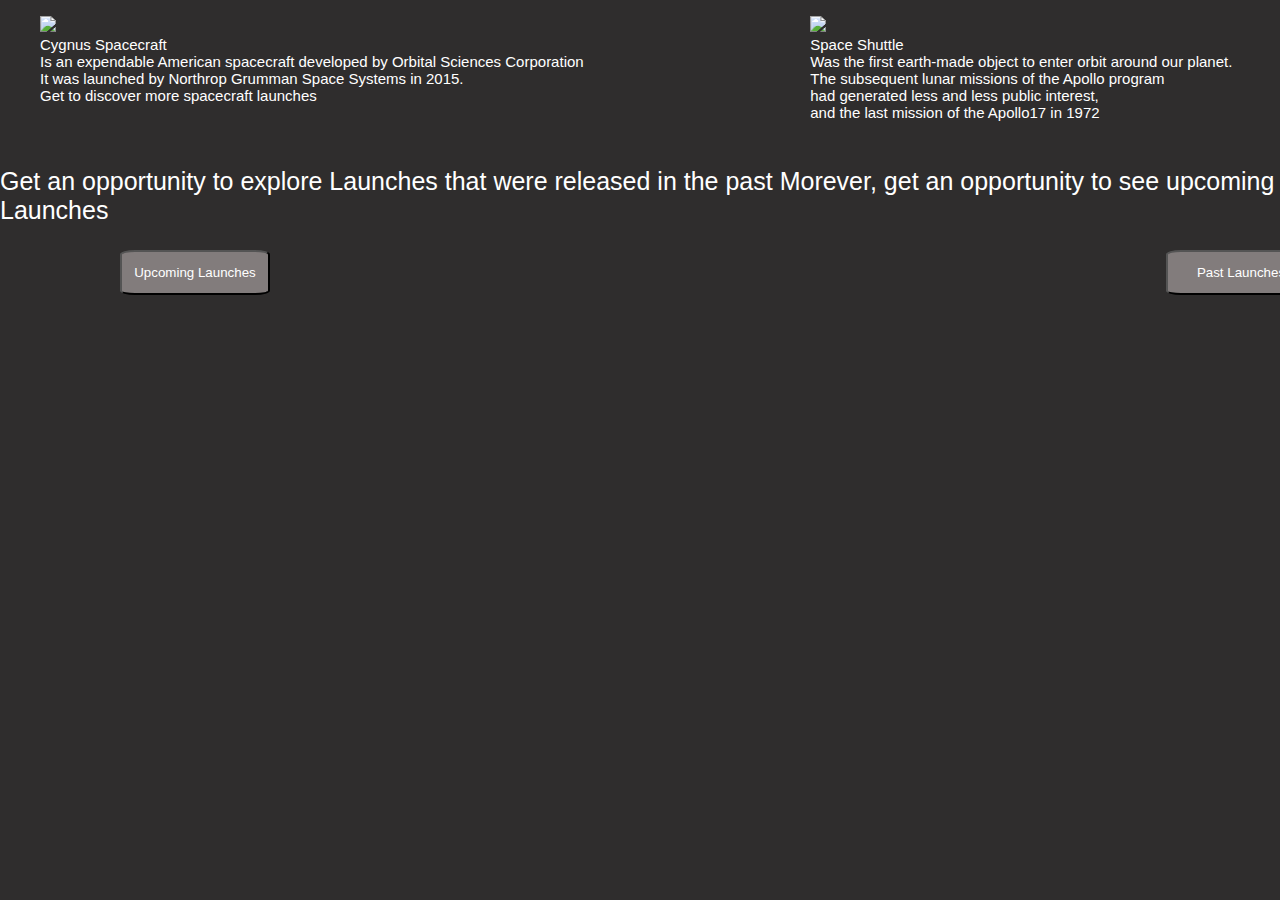
==== launch.html @ abc132ed "add explore page and its styling" ====
<!DOCTYPE html>
<html lang="en">
<head>
    <meta charset="UTF-8">
    <meta name="viewport" content="width=device-width, initial-scale=1.0">
    <title>Document</title>
    <link rel="stylesheet" href="launch.css">
</head>
<body>

    <div class="rockets">
        <div class="div1">
            <figure>
            <img src="image/brown and white rocket.png" class="white-rocket">
            <figcaption class="description"> Cygnus Spacecraft <br> Is an expendable American spacecraft developed by Orbital Sciences Corporation <br> It was launched by Northrop Grumman Space Systems in 2015.<br> Get to discover more spacecraft launches </figcaption>
        </figure>
        </div>
        <div>
            <figure>
            <img src="image/white rocket.png" class="brown-rocket">
            <figcaption class="description">  Space Shuttle <br> Was the first earth-made object to enter orbit around our planet. The subsequent lunar missions of the Apollo program <br> had generated less and less public interest, <br> and the last mission of the Apollo17 in 1972</figcaption>
        </figure>
        </div>
    </div>
    <p>  Get an opportunity to explore Launches that were released in the past  Morever, get an opportunity to see upcoming Launches</p>
    <div class="buttons">
        <div>
            <button><a href="upcoming-launches.html"> Upcoming Launches</a></button>
        </div>
        <div>
            <button><a href="past-launches.html">Past Launches </a></button>
        </div>
    </div>
    
</body>
</html>
---- launch.css ----
body {
    font-family: Arial, sans-serif;
    background-color: #2F2D2D;
    margin: 0;
    padding: 0;
    background-image: url(image/background.jpg);
}
.rockets{
    display: flex;
}
p{
    color: white;
    font-size: 25px;
}
.white-rocket{
    width: 500px;
}
.brown-rocket{
    width: 300px;
}
.div1{
    width: 1300px;
}
.description{
    font-size: 15px;
    color: white;
    margin-bottom: 5%;
}
.buttons{
    display: flex;
    gap: 70%;
}
a{
    text-decoration: none;
    color: white;
}
button{
    background-color: rgb(130, 124, 124);
    border-radius: 10%;
    width: 150px;
    height: 5vh;
    margin-left: 80%;
}
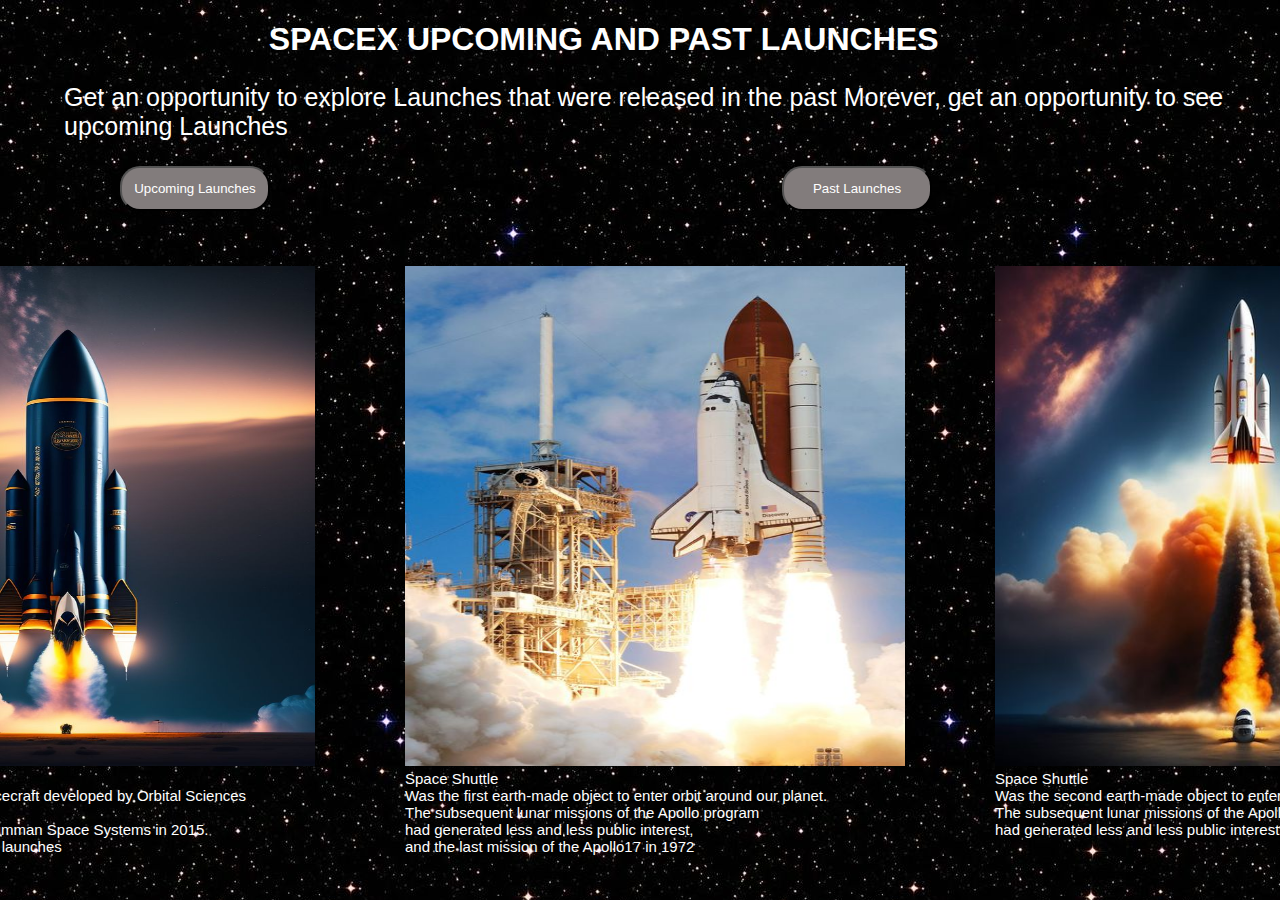
==== commit 5ca4e4f3: "add changes" ====
--- a/launch.html
+++ b/launch.html
@@ -7,30 +7,41 @@
     <link rel="stylesheet" href="launch.css">
 </head>
 <body>
+    <h1>SPACEX UPCOMING AND PAST LAUNCHES</h1>
+
+
+    <p class="buttonText">  Get an opportunity to explore Launches that were released in the past  Morever, get an opportunity to see upcoming Launches</p>
+    <div class="buttons">
+        <div>
+            <button><a href="upcoming.html"> Upcoming Launches</a></button>
+        </div>
+        <div>
+            <button><a href="past.html">Past Launches </a></button>
+        </div>
+    </div>
+
 
     <div class="rockets">
         <div class="div1">
             <figure>
-            <img src="image/brown and white rocket.png" class="white-rocket">
+            <img src="images/sleekpace.jpeg" class="white-rocket">
             <figcaption class="description"> Cygnus Spacecraft <br> Is an expendable American spacecraft developed by Orbital Sciences Corporation <br> It was launched by Northrop Grumman Space Systems in 2015.<br> Get to discover more spacecraft launches </figcaption>
-        </figure>
+            </figure>
         </div>
         <div>
             <figure>
-            <img src="image/white rocket.png" class="brown-rocket">
-            <figcaption class="description">  Space Shuttle <br> Was the first earth-made object to enter orbit around our planet. The subsequent lunar missions of the Apollo program <br> had generated less and less public interest, <br> and the last mission of the Apollo17 in 1972</figcaption>
-        </figure>
+            <img src="images/sleek.jpg" class="brown-rocket">
+            <figcaption class="description">  Space Shuttle <br> Was the first earth-made object to enter orbit around our planet.<br> The subsequent lunar missions of the Apollo program <br> had generated less and less public interest, <br> and the last mission of the Apollo17 in 1972</figcaption>
+           </figure>
+        </div>
+        <div>
+            <figure>
+            <img src="images/rocket.jpg" class="rocket"/>
+            <figcaption class="description">Space Shuttle <br> Was the second earth-made object to enter orbit around our planet.<br> The subsequent lunar missions of the Apollo program <br> had generated less and less public interest.</figcaption>
+            </figure>
         </div>
     </div>
-    <p>  Get an opportunity to explore Launches that were released in the past  Morever, get an opportunity to see upcoming Launches</p>
-    <div class="buttons">
-        <div>
-            <button><a href="upcoming-launches.html"> Upcoming Launches</a></button>
-        </div>
-        <div>
-            <button><a href="past-launches.html">Past Launches </a></button>
-        </div>
-    </div>
+
     
 </body>
 </html>--- a/launch.css
+++ b/launch.css
@@ -3,10 +3,14 @@
     background-color: #2F2D2D;
     margin: 0;
     padding: 0;
-    background-image: url(image/background.jpg);
+    background-image: url(images/background.jpg);
 }
 .rockets{
     display: flex;
+    justify-content: center;
+    margin-top: 3%;
+    column-gap: 10px;
+
 }
 p{
     color: white;
@@ -14,9 +18,17 @@
 }
 .white-rocket{
     width: 500px;
+    height:500px;
+    margin-left: 30px;
 }
 .brown-rocket{
-    width: 300px;
+    width: 500px;
+    height: 500px;
+    margin-right: 5%;
+}
+.rocket{
+    width: 500px;
+    height: 500px;
 }
 .div1{
     width: 1300px;
@@ -28,7 +40,9 @@
 }
 .buttons{
     display: flex;
-    gap: 70%;
+    gap: 40%;
+    border-radius: 0px;
+    
 }
 a{
     text-decoration: none;
@@ -36,8 +50,15 @@
 }
 button{
     background-color: rgb(130, 124, 124);
-    border-radius: 10%;
+    border-radius: 20px;
     width: 150px;
     height: 5vh;
     margin-left: 80%;
+}
+.buttonText{
+    margin-left: 5%;
+}
+h1{
+    color: white;
+    margin-left: 21%;
 }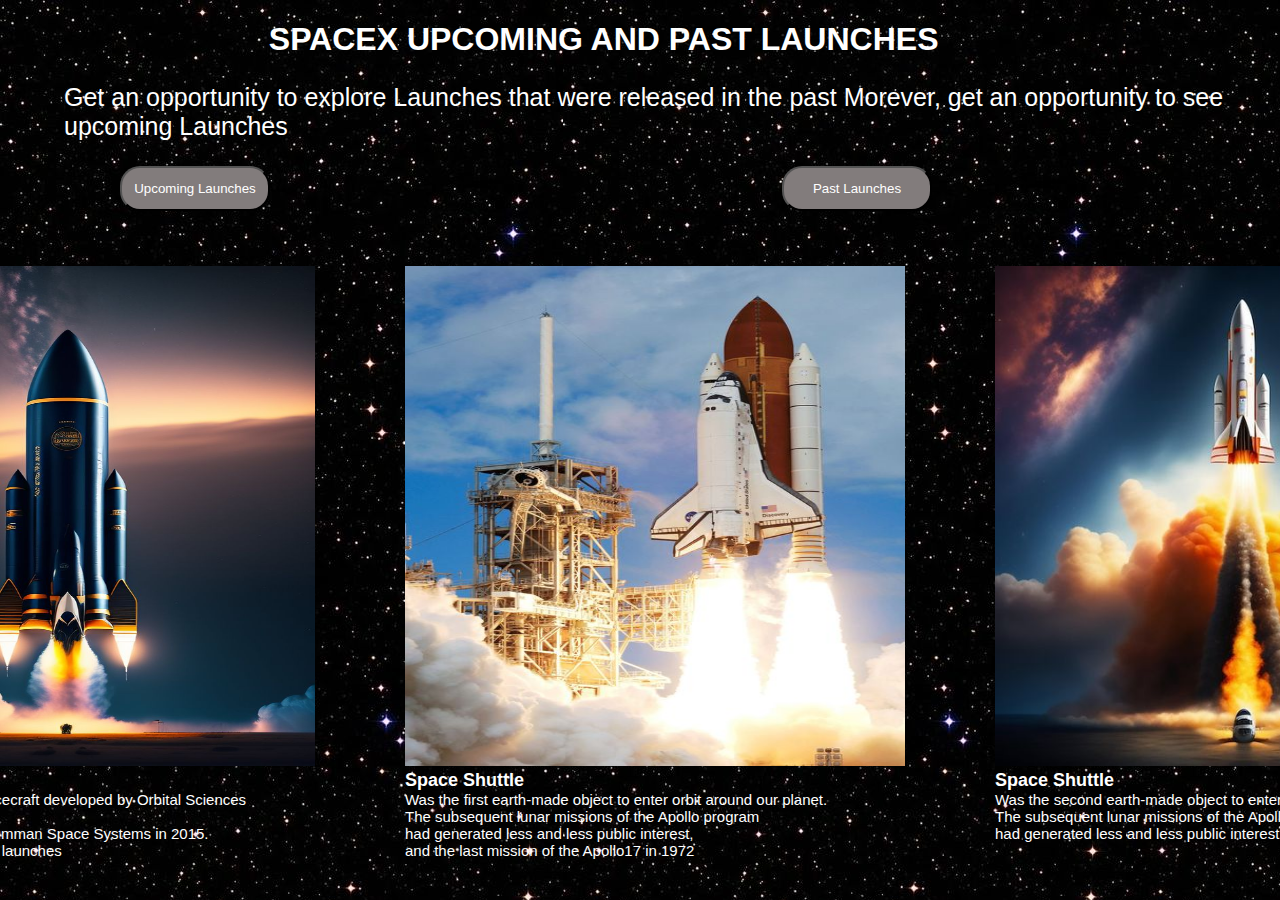
==== commit 82763f20: "add buttons" ====
--- a/launch.html
+++ b/launch.html
@@ -25,19 +25,19 @@
         <div class="div1">
             <figure>
             <img src="images/sleekpace.jpeg" class="white-rocket">
-            <figcaption class="description"> Cygnus Spacecraft <br> Is an expendable American spacecraft developed by Orbital Sciences Corporation <br> It was launched by Northrop Grumman Space Systems in 2015.<br> Get to discover more spacecraft launches </figcaption>
+            <figcaption class="description"> <b>Cygnus Spacecraft</b> <br> Is an expendable American spacecraft developed by Orbital Sciences Corporation <br> It was launched by Northrop Grumman Space Systems in 2015.<br> Get to discover more spacecraft launches </figcaption>
             </figure>
         </div>
         <div>
             <figure>
             <img src="images/sleek.jpg" class="brown-rocket">
-            <figcaption class="description">  Space Shuttle <br> Was the first earth-made object to enter orbit around our planet.<br> The subsequent lunar missions of the Apollo program <br> had generated less and less public interest, <br> and the last mission of the Apollo17 in 1972</figcaption>
+            <figcaption class="description"> <b>Space Shuttle</b> <br> Was the first earth-made object to enter orbit around our planet.<br> The subsequent lunar missions of the Apollo program <br> had generated less and less public interest, <br> and the last mission of the Apollo17 in 1972</figcaption>
            </figure>
         </div>
         <div>
             <figure>
             <img src="images/rocket.jpg" class="rocket"/>
-            <figcaption class="description">Space Shuttle <br> Was the second earth-made object to enter orbit around our planet.<br> The subsequent lunar missions of the Apollo program <br> had generated less and less public interest.</figcaption>
+            <figcaption class="description"><b>Space Shuttle</b> <br> Was the second earth-made object to enter orbit around our planet.<br> The subsequent lunar missions of the Apollo program <br> had generated less and less public interest.</figcaption>
             </figure>
         </div>
     </div>
--- a/launch.css
+++ b/launch.css
@@ -61,4 +61,7 @@
 h1{
     color: white;
     margin-left: 21%;
+}
+b{
+    font-size: large;
 }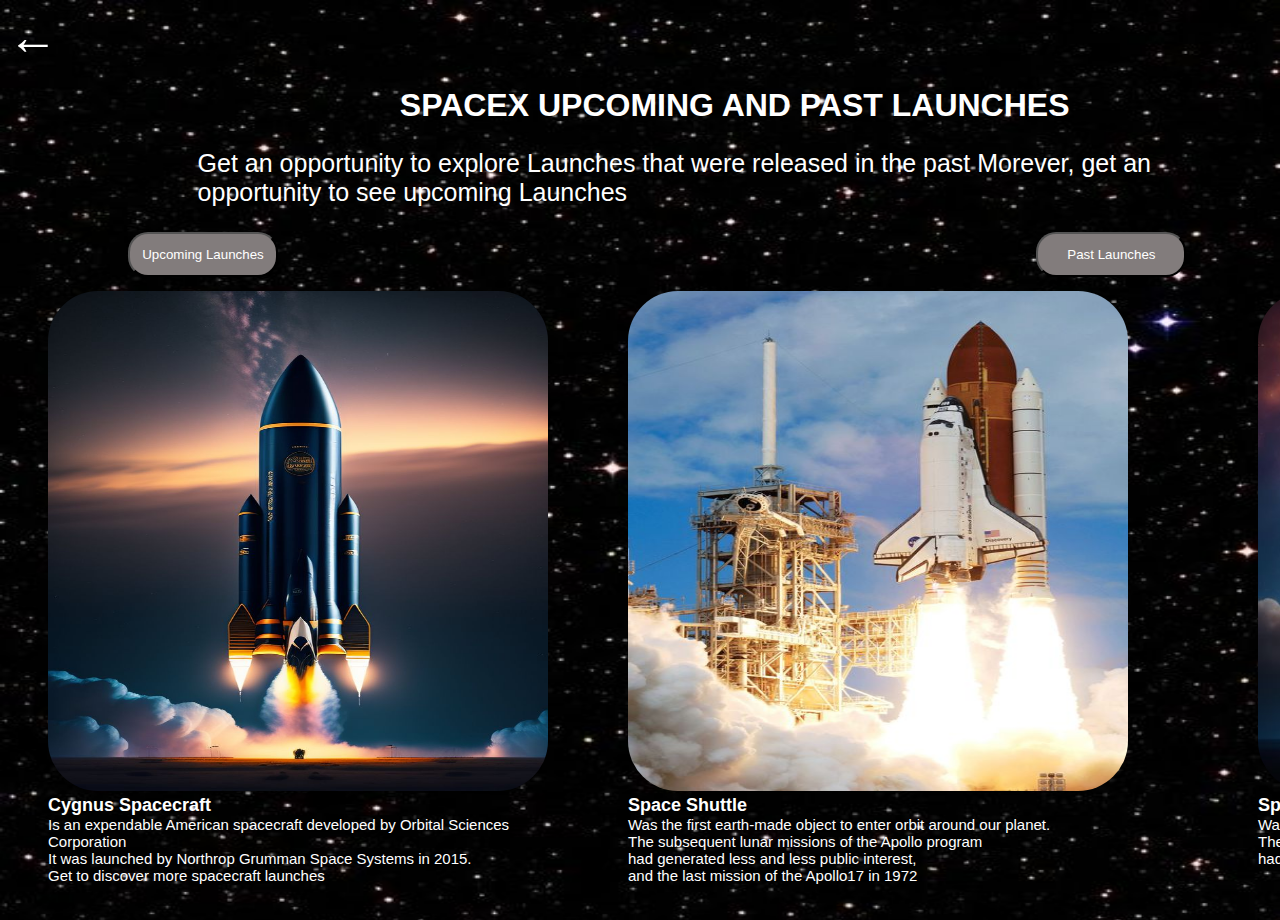
==== commit c5c069e7: "adds changes" ====
--- a/launch.html
+++ b/launch.html
@@ -7,6 +7,7 @@
     <link rel="stylesheet" href="launch.css">
 </head>
 <body>
+    <a href="index.html"><span style='font-size:50px;' >&#8592;</span></a>
     <h1>SPACEX UPCOMING AND PAST LAUNCHES</h1>
 
 
@@ -31,13 +32,13 @@
         <div>
             <figure>
             <img src="images/sleek.jpg" class="brown-rocket">
-            <figcaption class="description"> <b>Space Shuttle</b> <br> Was the first earth-made object to enter orbit around our planet.<br> The subsequent lunar missions of the Apollo program <br> had generated less and less public interest, <br> and the last mission of the Apollo17 in 1972</figcaption>
+            <figcaption class="description"> <b > Space Shuttle</b> <br> Was the first earth-made object to enter orbit around our planet.<br> The subsequent lunar missions of the Apollo program <br> had generated less and less public interest, <br> and the last mission of the Apollo17 in 1972</figcaption>
            </figure>
         </div>
         <div>
             <figure>
             <img src="images/rocket.jpg" class="rocket"/>
-            <figcaption class="description"><b>Space Shuttle</b> <br> Was the second earth-made object to enter orbit around our planet.<br> The subsequent lunar missions of the Apollo program <br> had generated less and less public interest.</figcaption>
+            <figcaption class="description"><b >Space Shuttle</b> <br> Was the second earth-made object to enter orbit around our planet.<br> The subsequent lunar missions of the Apollo program <br> had generated less and less public interest.</figcaption>
             </figure>
         </div>
     </div>
--- a/launch.css
+++ b/launch.css
@@ -1,15 +1,13 @@
 body {
     font-family: Arial, sans-serif;
+    background-image: url(/images/background.jpg);
     background-color: #2F2D2D;
-    margin: 0;
-    padding: 0;
-    background-image: url(images/background.jpg);
-}
+ background-repeat: no-repeat;
+background-size: 100% 150%;}
 .rockets{
     display: flex;
-    justify-content: center;
-    margin-top: 3%;
-    column-gap: 10px;
+    margin-top: 1%;
+    
 
 }
 p{
@@ -19,12 +17,11 @@
 .white-rocket{
     width: 500px;
     height:500px;
-    margin-left: 30px;
 }
 .brown-rocket{
     width: 500px;
     height: 500px;
-    margin-right: 5%;
+    margin-right: 50px;
 }
 .rocket{
     width: 500px;
@@ -40,8 +37,9 @@
 }
 .buttons{
     display: flex;
-    gap: 40%;
+    gap: 60%;
     border-radius: 0px;
+    height: 30px;
     
 }
 a{
@@ -56,12 +54,29 @@
     margin-left: 80%;
 }
 .buttonText{
-    margin-left: 5%;
+    margin-left: 15%;
 }
 h1{
     color: white;
-    margin-left: 21%;
+    margin-left: 31%;
 }
 b{
     font-size: large;
+}
+.back-button{
+    margin-right: 110%;
+}
+.btn{
+    margin-left: 20px;
+    margin-right: 10px;
+    padding-bottom: 4px;
+}
+span{
+    color: white;
+    font-size: medium;
+    height: 100px;
+    
+}
+img{
+    border-radius: 10%;
 }